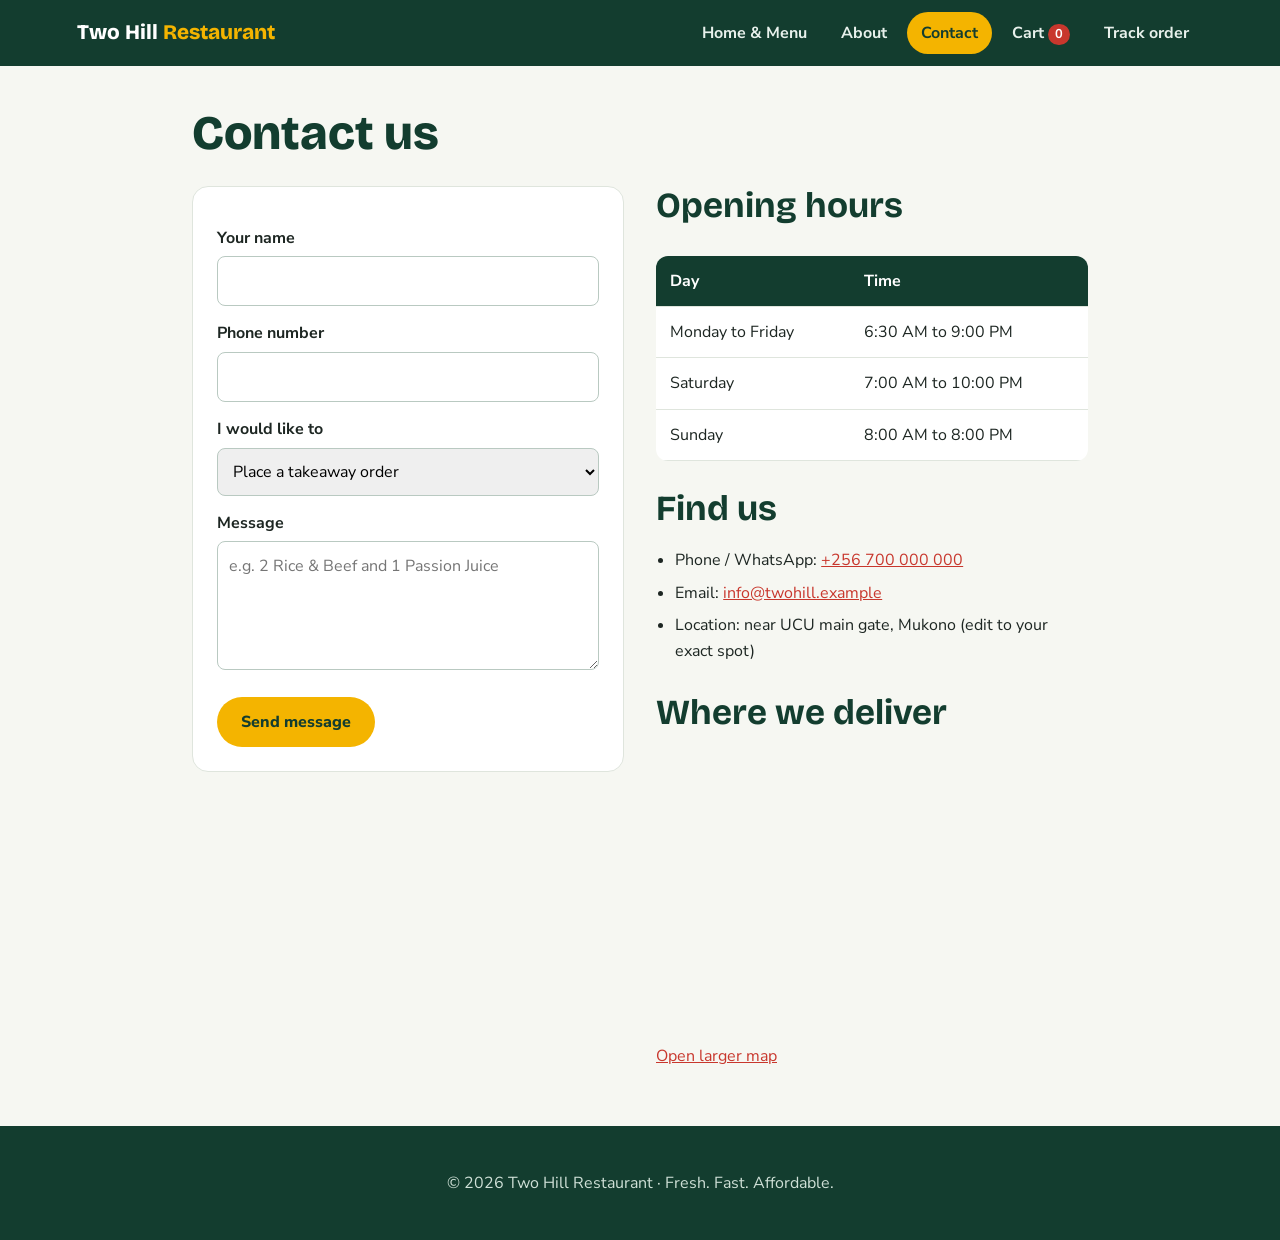
==== contact.html @ d94b1827 "Add files via upload my webstie files" ====
<!DOCTYPE html>
<html lang="en">
<head>
  <meta charset="UTF-8">
  <meta name="viewport" content="width=device-width, initial-scale=1.0">
  <title>Contact | Two Hill Restaurant</title>
  <link rel="stylesheet" href="style.css">
</head>
<body>
<nav>
  <a class="logo" href="index.html">Two Hill <span>Restaurant</span></a>
  <a href="index.html">Home &amp; Menu</a>
  <a href="about.html">About</a>
  <a href="contact.html" aria-current="page">Contact</a>
  <a href="cart.html">Cart <span class="cart-count">0</span></a>
  <a href="order.html">Track order</a>
</nav>
<main>
  <h1 style="color:#133d2f;font-size:clamp(2rem,5vw,3rem)">Contact us</h1>
  <div class="split">
    <div>
      <form onsubmit="event.preventDefault();this.reset();document.getElementById('ok').hidden=false">
        <label for="name">Your name</label>
        <input id="name" name="name" type="text" required>
        <label for="phone">Phone number</label>
        <input id="phone" name="phone" type="tel" required>
        <label for="type">I would like to</label>
        <select id="type" name="type">
          <option>Place a takeaway order</option>
          <option>Book a table</option>
          <option>Ask about catering</option>
        </select>
        <label for="message">Message</label>
        <textarea id="message" name="message" rows="4" placeholder="e.g. 2 Rice &amp; Beef and 1 Passion Juice"></textarea>
        <button type="submit">Send message</button>
      </form>
      <p id="ok" class="note" hidden>Thank you! We will contact you shortly.</p>
    </div>
    <div>
      <h2>Opening hours</h2>
      <div class="wrap">
      <table>
        <thead><tr><th>Day</th><th>Time</th></tr></thead>
        <tbody>
          <tr><td>Monday to Friday</td><td>6:30 AM to 9:00 PM</td></tr>
          <tr><td>Saturday</td><td>7:00 AM to 10:00 PM</td></tr>
          <tr><td>Sunday</td><td>8:00 AM to 8:00 PM</td></tr>
        </tbody>
      </table>
      </div>
      <h2 style="margin-top:28px">Find us</h2>
      <ul>
        <li>Phone / WhatsApp: <a href="tel:+256700000000">+256 700 000 000</a></li>
        <li>Email: <a href="mailto:info@twohill.example">info@twohill.example</a></li>
        <li>Location: near UCU main gate, Mukono (edit to your exact spot)</li>
      </ul>
      <h2 style="margin-top:28px">Where we deliver</h2>
      <iframe class="map" title="Map of Mukono around Uganda Christian University" loading="lazy" src="https://www.openstreetmap.org/export/embed.html?bbox=32.725%2C0.345%2C32.760%2C0.370&amp;layer=mapnik&amp;marker=0.3553%2C32.7392"></iframe>
      <p><a href="https://www.openstreetmap.org/?mlat=0.3553&amp;mlon=32.7392#map=15/0.3553/32.7392">Open larger map</a></p>
    </div>
  </div>
</main>
<footer><p>&copy; 2026 Two Hill Restaurant &middot; Fresh. Fast. Affordable.</p></footer>
<script src="app.js"></script>
</body>
</html>
---- style.css ----
@import url('https://fonts.googleapis.com/css2?family=Bricolage+Grotesque:wght@600;800&family=Nunito+Sans:wght@400;600;700&display=swap');
:root{--hill:#133d2f;--hill2:#1f5a45;--sun:#f4b400;--chili:#c8372d;--ink:#1d2622;--paper:#f6f7f2;--card:#fff;--line:#dfe5dd}
*{box-sizing:border-box}
html{scroll-behavior:smooth;scroll-padding-top:80px}
body{margin:0;font-family:'Nunito Sans',Arial,sans-serif;background:var(--paper);color:var(--ink);line-height:1.65}
h1,h2,h3{font-family:'Bricolage Grotesque',Arial,sans-serif;line-height:1.15;margin:0 0 .5em}
h1{font-size:clamp(2.2rem,6vw,4rem);font-weight:800}
h2{font-size:clamp(1.5rem,3.5vw,2.2rem);color:var(--hill)}
h3{font-size:1.1rem;margin:0}
a{color:var(--chili)}
:focus-visible{outline:3px solid var(--sun);outline-offset:3px}
nav{position:sticky;top:0;z-index:10;display:flex;align-items:center;gap:6px;flex-wrap:wrap;background:var(--hill);padding:12px 6%}
nav .logo{font-family:'Bricolage Grotesque',sans-serif;font-weight:800;color:#fff;font-size:1.3rem;margin-right:auto;text-decoration:none}
nav .logo span{color:var(--sun)}
nav a:not(.logo){color:#e8f1ec;text-decoration:none;font-weight:700;padding:8px 14px;border-radius:99px}
nav a:not(.logo):hover,nav a[aria-current]{background:var(--sun);color:var(--hill)}
.hero{background:linear-gradient(135deg,var(--hill) 0%,var(--hill2) 60%,#2f7a5c 100%);color:#fff;padding:72px 6% 90px;position:relative;overflow:hidden}
.hero::after{content:"";position:absolute;right:-60px;bottom:-120px;width:420px;height:420px;background:var(--sun);opacity:.9;border-radius:50% 50% 0 0}
.hero::before{content:"";position:absolute;right:200px;bottom:-140px;width:320px;height:320px;background:#0d2c21;border-radius:50% 50% 0 0}
.hero>*{position:relative;z-index:1;max-width:620px}
.hero p{font-size:1.15rem;color:#dcebe3}
.btn,button{display:inline-block;background:var(--sun);color:var(--hill);font:inherit;font-weight:800;padding:12px 24px;border:0;border-radius:99px;text-decoration:none;cursor:pointer}
.btn:hover,button:hover{background:#ffc928}
.btn.alt{background:transparent;color:#fff;border:2px solid #fff;margin-left:8px}
main{max-width:1050px;margin:0 auto;padding:40px 6%}
.cats{display:flex;gap:8px;flex-wrap:wrap;margin-bottom:24px}
.cats a{background:var(--card);border:1px solid var(--line);padding:6px 16px;border-radius:99px;text-decoration:none;color:var(--hill);font-weight:700}
.cats a:hover{background:var(--hill);color:#fff}
section{margin-bottom:48px}
.grid{display:grid;grid-template-columns:repeat(auto-fill,minmax(290px,1fr));gap:16px}
.item{display:flex;align-items:center;gap:14px;background:var(--card);border:1px solid var(--line);border-radius:14px;padding:12px}
.pic{position:relative;flex:none;width:84px;height:84px;border-radius:10px;background:#e7efe9;display:grid;place-items:center;overflow:hidden}
.pic::before{content:attr(data-e);font-size:2rem}
.pic img{position:absolute;inset:0;width:100%;height:100%;object-fit:cover;border-radius:0}
.info{flex:1}
.info p{margin:2px 0 0;font-size:.9rem;color:#5a6a62;line-height:1.35}
.price{font-weight:800;color:var(--chili);white-space:nowrap}
.price small{font-weight:600;color:#5a6a62}
.note{background:#fff7d6;border-left:5px solid var(--sun);padding:14px 18px;border-radius:8px}
table{width:100%;border-collapse:collapse;background:var(--card);border-radius:12px;overflow:hidden;margin-top:12px}
th,td{padding:12px 14px;text-align:left;border-bottom:1px solid var(--line)}
th{background:var(--hill);color:#fff}
.wrap{overflow-x:auto}
ul,ol{padding-left:1.2em}
li{margin-bottom:6px}
.split{display:grid;grid-template-columns:1fr 1fr;gap:32px;align-items:start}
.split img{width:100%;border-radius:16px;display:block}
form{background:var(--card);border:1px solid var(--line);border-radius:16px;padding:24px}
label{display:block;margin-top:14px;font-weight:700}
input,select,textarea{width:100%;padding:11px;margin-top:5px;border:1px solid #b9c9c1;border-radius:8px;font:inherit}
button{margin-top:18px}
footer{background:var(--hill);color:#cfe0d7;text-align:center;padding:28px 6%}
@media(max-width:720px){.split{grid-template-columns:1fr}.hero::after,.hero::before{opacity:.35}.btn.alt{margin:10px 0 0}}
@media(prefers-reduced-motion:reduce){html{scroll-behavior:auto}}
/* cart, checkout, tracking */
nav .cart-count{display:inline-block;min-width:22px;padding:0 6px;background:var(--chili);color:#fff;border-radius:99px;font-size:.8rem;text-align:center}
nav a:hover .cart-count,nav a[aria-current] .cart-count{background:var(--hill)}
.buy{display:flex;flex-direction:column;align-items:flex-end;gap:6px}
.add{margin:0;padding:6px 14px;font-size:.85rem;background:var(--hill);color:#fff}
.add:hover{background:var(--hill2)}
#toast{position:fixed;left:50%;bottom:24px;transform:translate(-50%,120px);background:var(--hill);color:#fff;padding:12px 22px;border-radius:99px;font-weight:700;transition:transform .25s;z-index:20;box-shadow:0 6px 20px #0003}
#toast.show{transform:translate(-50%,0)}
.qty{display:inline-flex;align-items:center;gap:8px}
.qty button{margin:0;padding:2px 11px;background:var(--line);color:var(--ink)}
.link{margin:0;padding:0;background:none;color:var(--chili);text-decoration:underline;font-weight:600}
.link:hover{background:none}
.sum{max-width:360px;margin-left:auto}
.sum td:last-child,.sum th:last-child{text-align:right}
.pay{display:grid;grid-template-columns:repeat(auto-fit,minmax(210px,1fr));gap:10px;margin-top:8px}
.pay label{display:flex;align-items:center;gap:10px;margin:0;padding:12px;border:1px solid var(--line);border-radius:12px;font-weight:600;cursor:pointer;background:#fff}
.pay input{width:auto;margin:0}
.pay label:has(input:checked){border-color:var(--hill);background:#e7f1ea}
.grid2{display:grid;grid-template-columns:1fr 1fr;gap:0 20px}
.map{width:100%;height:260px;border:0;border-radius:14px;margin-top:8px}
.bar{height:12px;background:var(--line);border-radius:99px;overflow:hidden;margin:14px 0}
.bar div{height:100%;width:0;background:linear-gradient(90deg,var(--hill2),var(--sun));transition:width .8s}
.steps{list-style:none;padding:0;margin:20px 0;display:grid;grid-template-columns:repeat(auto-fit,minmax(150px,1fr));gap:10px}
.steps li{padding:14px;border-radius:12px;border:2px solid var(--line);background:#fff;color:#6b7a72;margin:0}
.steps li.done{border-color:var(--hill2);background:#e7f1ea;color:var(--hill)}
.steps li.active{border-color:var(--sun);background:#fff7d6;color:var(--ink);font-weight:700}
.big{font-family:'Bricolage Grotesque',sans-serif;font-size:1.6rem;font-weight:800;color:var(--hill);margin:0}
@media(max-width:720px){.grid2{grid-template-columns:1fr}}
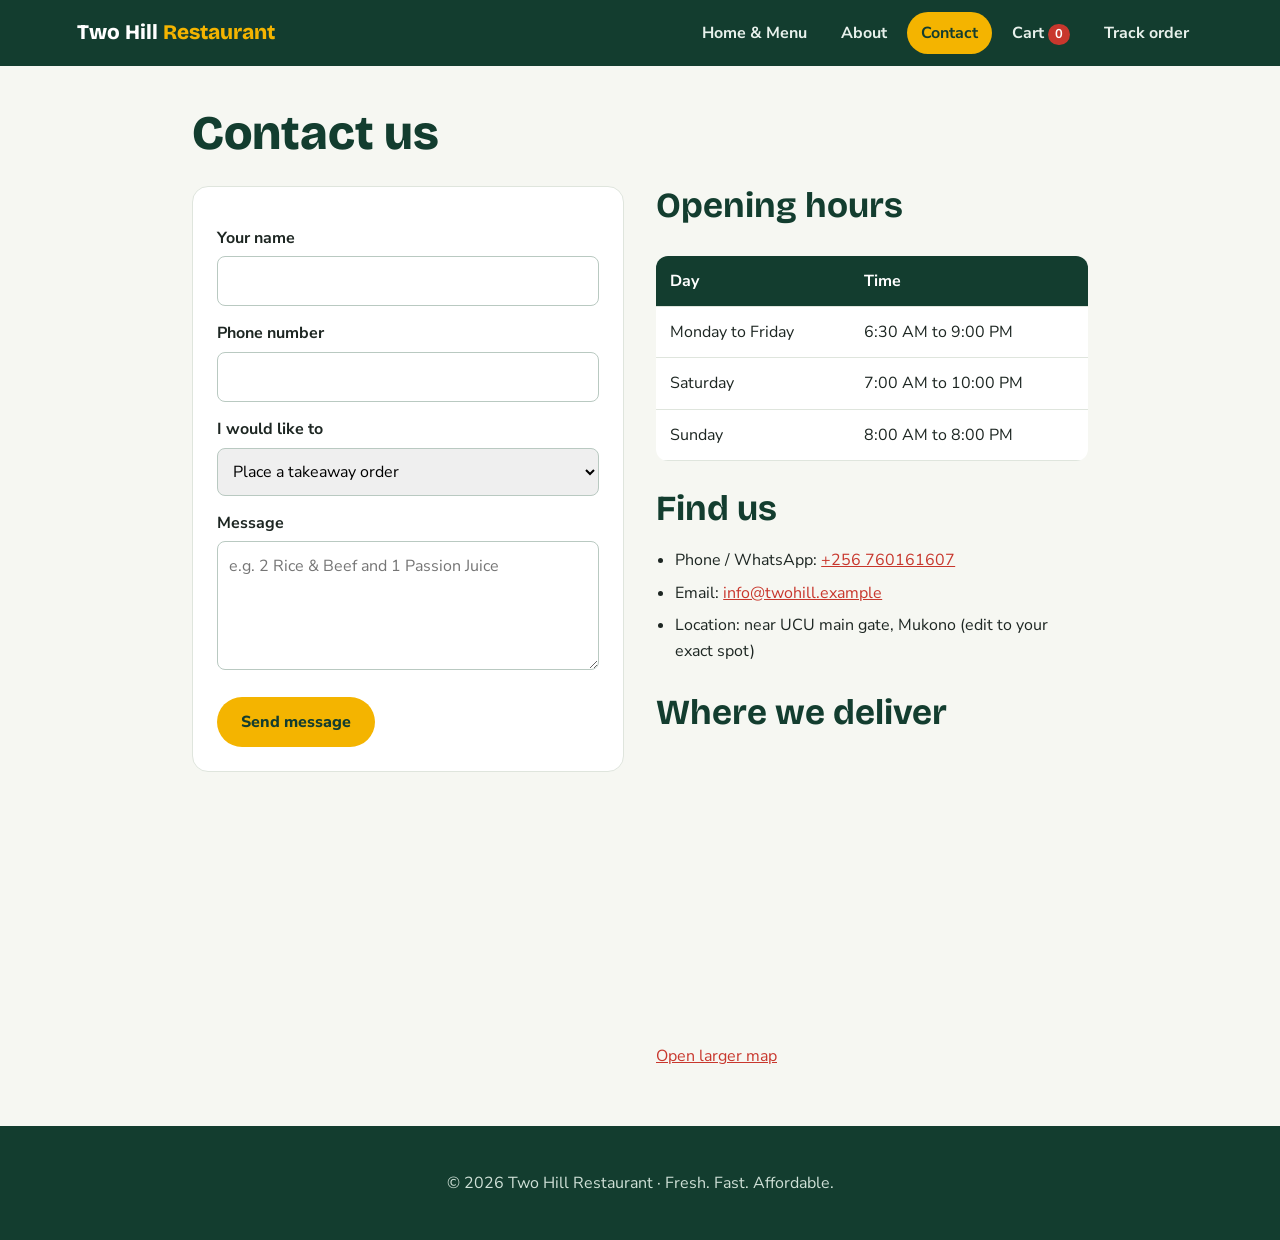
==== commit 8ef130c2: "Update WhatsApp contact number in contact.html updated the contact info" ====
--- a/contact.html
+++ b/contact.html
@@ -50,7 +50,7 @@
       </div>
       <h2 style="margin-top:28px">Find us</h2>
       <ul>
-        <li>Phone / WhatsApp: <a href="tel:+256700000000">+256 700 000 000</a></li>
+        <li>Phone / WhatsApp: <a href="tel:+256700000000">+256 760161607</a></li>
         <li>Email: <a href="mailto:info@twohill.example">info@twohill.example</a></li>
         <li>Location: near UCU main gate, Mukono (edit to your exact spot)</li>
       </ul>
